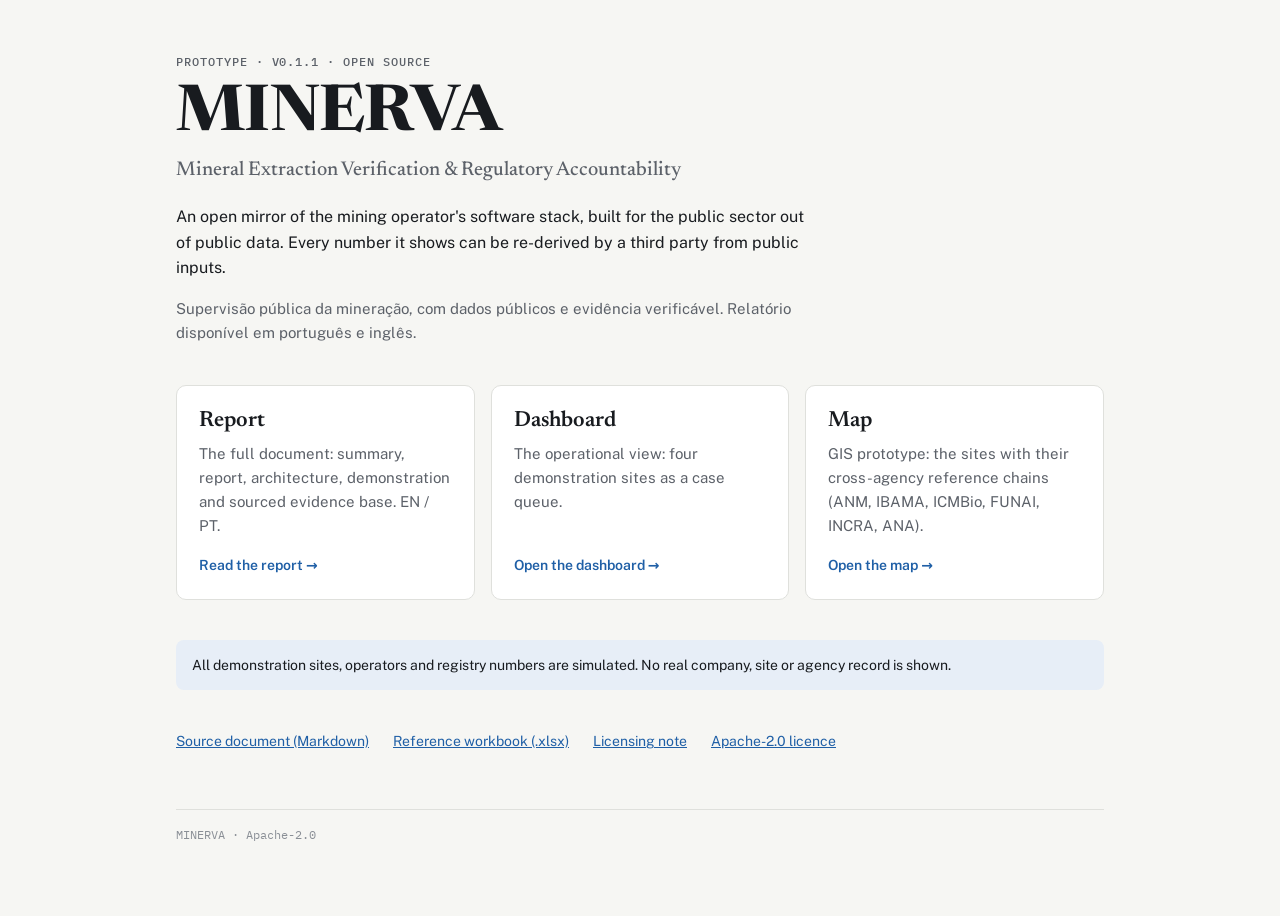
==== index.html @ a5b3a1c4 "Initial import of MINERVA 0.1.1 with GitHub Pages landing page Co-Authored-By: Claude Opus 5.5 <nore" ====
<!doctype html>
<html lang="en">
<head>
<meta charset="utf-8">
<meta name="viewport" content="width=device-width, initial-scale=1">
<title>MINERVA</title>
<meta name="description" content="Mineral Extraction Verification & Regulatory Accountability — open, evidence-grade public oversight of mining from public data.">
<link rel="preconnect" href="https://fonts.googleapis.com">
<link href="https://fonts.googleapis.com/css2?family=Newsreader:wght@500;600;700&family=Public+Sans:wght@400;500;600;700&family=IBM+Plex+Mono:wght@400;500&display=swap" rel="stylesheet">
<style>
  :root{
    --paper:#f6f6f3; --paper-raised:#ffffff; --ink:#181b1f; --muted:#5c6169; --faint:#8a8f96;
    --line:#dfe0dc; --accent:#1f5fa6; --accent-soft:#e7eef7;
  }
  @media (prefers-color-scheme: dark){
    :root:not([data-theme="light"]){
      --paper:#14171b; --paper-raised:#1a1e23; --ink:#eceef0; --muted:#a3a8ae; --faint:#7a7f86;
      --line:#2b3036; --accent:#7fb0e8; --accent-soft:#1d2a3a;
    }
  }
  :root[data-theme="dark"]{
    --paper:#14171b; --paper-raised:#1a1e23; --ink:#eceef0; --muted:#a3a8ae; --faint:#7a7f86;
    --line:#2b3036; --accent:#7fb0e8; --accent-soft:#1d2a3a;
  }
  *{box-sizing:border-box}
  body{margin:0;background:var(--paper);color:var(--ink);
    font:16px/1.6 "Public Sans",system-ui,sans-serif}
  .wrap{max-width:960px;margin:0 auto;padding:56px 16px 72px}
  .eyebrow{font:500 12px/1 "IBM Plex Mono",ui-monospace,monospace;letter-spacing:.08em;
    text-transform:uppercase;color:var(--muted)}
  h1{font:700 clamp(40px,8vw,64px)/1.05 "Newsreader",Georgia,serif;margin:14px 0 8px;letter-spacing:-.01em}
  .expansion{font:500 20px/1.35 "Newsreader",Georgia,serif;color:var(--muted);margin:0 0 20px}
  .lede{max-width:640px;margin:0 0 40px}
  .lede .pt{color:var(--muted);font-size:15px;margin-top:10px}
  .grid{display:grid;grid-template-columns:repeat(auto-fit,minmax(260px,1fr));gap:16px}
  a.card{display:flex;flex-direction:column;gap:8px;padding:22px;border:1px solid var(--line);
    border-radius:10px;background:var(--paper-raised);color:inherit;text-decoration:none;
    transition:border-color .15s,transform .15s}
  a.card:hover,a.card:focus-visible{border-color:var(--accent);transform:translateY(-1px);outline:none}
  .card h2{font:600 22px/1.2 "Newsreader",Georgia,serif;margin:0}
  .card p{margin:0;color:var(--muted);font-size:15px}
  .card .go{margin-top:auto;padding-top:8px;color:var(--accent);font-weight:600;font-size:14px}
  .note{margin-top:40px;padding:14px 16px;border-radius:8px;background:var(--accent-soft);font-size:14px}
  .more{margin-top:40px;display:flex;flex-wrap:wrap;gap:8px 24px;font-size:14px}
  .more a{color:var(--accent)}
  footer{margin-top:56px;padding-top:16px;border-top:1px solid var(--line);color:var(--faint);
    font:400 12px/1.5 "IBM Plex Mono",ui-monospace,monospace}
</style>
</head>
<body>
<main class="wrap">
  <div class="eyebrow">Prototype · v0.1.1 · Open source</div>
  <h1>MINERVA</h1>
  <p class="expansion">Mineral Extraction Verification &amp; Regulatory Accountability</p>
  <div class="lede">
    <p>An open mirror of the mining operator's software stack, built for the public sector out of
    public data. Every number it shows can be re-derived by a third party from public inputs.</p>
    <p class="pt">Supervisão pública da mineração, com dados públicos e evidência verificável.
    Relatório disponível em português e inglês.</p>
  </div>

  <div class="grid">
    <a class="card" href="minerva-report.html">
      <h2>Report</h2>
      <p>The full document: summary, report, architecture, demonstration and sourced evidence base. EN / PT.</p>
      <span class="go">Read the report →</span>
    </a>
    <a class="card" href="minerva-dashboard.html">
      <h2>Dashboard</h2>
      <p>The operational view: four demonstration sites as a case queue.</p>
      <span class="go">Open the dashboard →</span>
    </a>
    <a class="card" href="minerva-map.html">
      <h2>Map</h2>
      <p>GIS prototype: the sites with their cross-agency reference chains (ANM, IBAMA, ICMBio, FUNAI, INCRA, ANA).</p>
      <span class="go">Open the map →</span>
    </a>
  </div>

  <p class="note">All demonstration sites, operators and registry numbers are simulated. No real company,
  site or agency record is shown.</p>

  <nav class="more">
    <a href="docs/00-MINERVA.md">Source document (Markdown)</a>
    <a href="docs/03-catalogues.xlsx">Reference workbook (.xlsx)</a>
    <a href="LICENCE-NOTE.md">Licensing note</a>
    <a href="LICENSE">Apache-2.0 licence</a>
  </nav>

  <footer>MINERVA · Apache-2.0</footer>
</main>
</body>
</html>
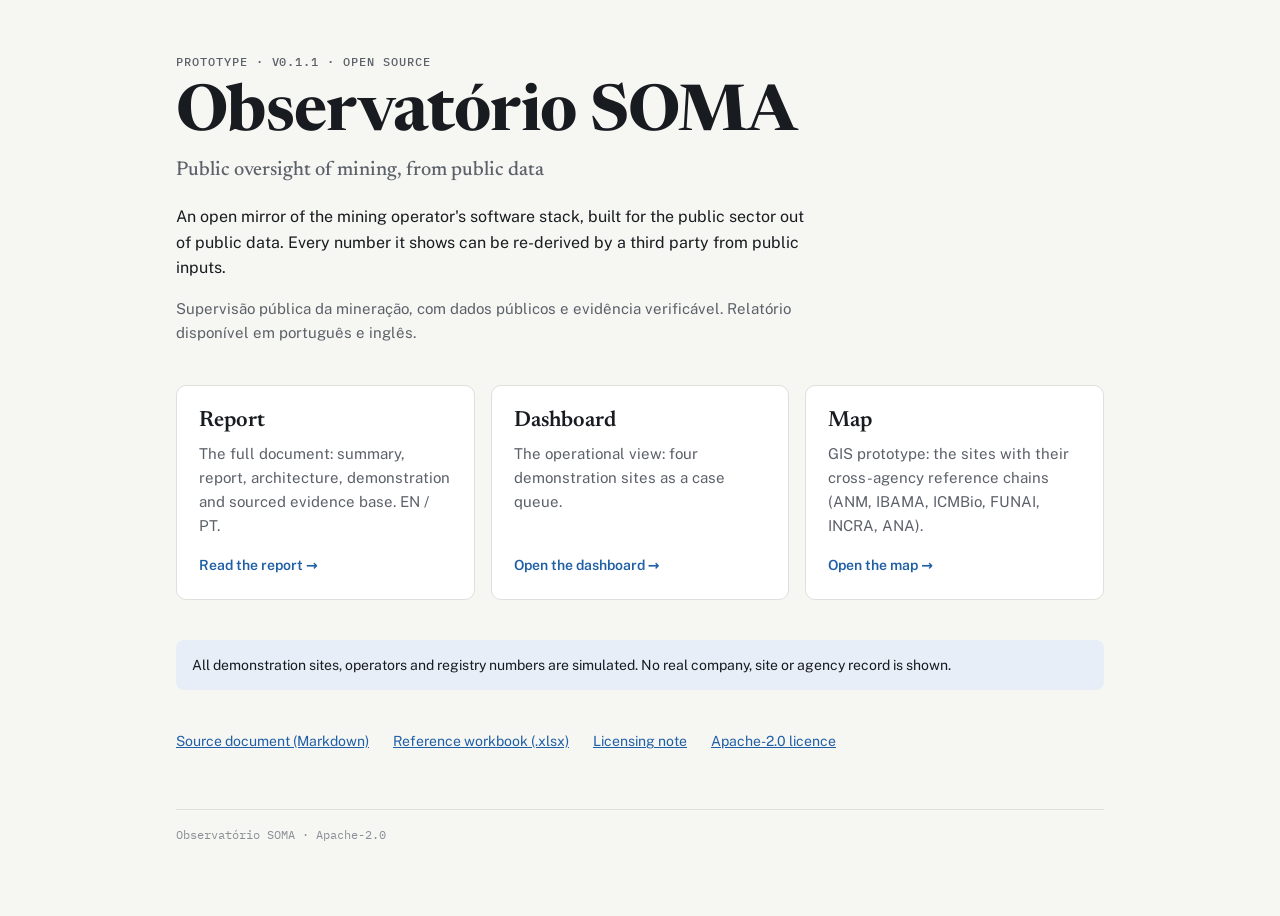
==== commit 754ea2b3: "Rename MINERVA to Observatório SOMA Renames the Python package (src/minerva -> src/soma), the CLI, t" ====
--- a/index.html
+++ b/index.html
@@ -3,7 +3,7 @@
 <head>
 <meta charset="utf-8">
 <meta name="viewport" content="width=device-width, initial-scale=1">
-<title>MINERVA</title>
+<title>Observatório SOMA</title>
 <meta name="description" content="Mineral Extraction Verification & Regulatory Accountability — open, evidence-grade public oversight of mining from public data.">
 <link rel="preconnect" href="https://fonts.googleapis.com">
 <link href="https://fonts.googleapis.com/css2?family=Newsreader:wght@500;600;700&family=Public+Sans:wght@400;500;600;700&family=IBM+Plex+Mono:wght@400;500&display=swap" rel="stylesheet">
@@ -50,8 +50,8 @@
 <body>
 <main class="wrap">
   <div class="eyebrow">Prototype · v0.1.1 · Open source</div>
-  <h1>MINERVA</h1>
-  <p class="expansion">Mineral Extraction Verification &amp; Regulatory Accountability</p>
+  <h1>Observatório SOMA</h1>
+  <p class="expansion">Public oversight of mining, from public data</p>
   <div class="lede">
     <p>An open mirror of the mining operator's software stack, built for the public sector out of
     public data. Every number it shows can be re-derived by a third party from public inputs.</p>
@@ -60,17 +60,17 @@
   </div>
 
   <div class="grid">
-    <a class="card" href="minerva-report.html">
+    <a class="card" href="report.html">
       <h2>Report</h2>
       <p>The full document: summary, report, architecture, demonstration and sourced evidence base. EN / PT.</p>
       <span class="go">Read the report →</span>
     </a>
-    <a class="card" href="minerva-dashboard.html">
+    <a class="card" href="dashboard.html">
       <h2>Dashboard</h2>
       <p>The operational view: four demonstration sites as a case queue.</p>
       <span class="go">Open the dashboard →</span>
     </a>
-    <a class="card" href="minerva-map.html">
+    <a class="card" href="map.html">
       <h2>Map</h2>
       <p>GIS prototype: the sites with their cross-agency reference chains (ANM, IBAMA, ICMBio, FUNAI, INCRA, ANA).</p>
       <span class="go">Open the map →</span>
@@ -81,13 +81,13 @@
   site or agency record is shown.</p>
 
   <nav class="more">
-    <a href="docs/00-MINERVA.md">Source document (Markdown)</a>
+    <a href="docs/00-SOMA.md">Source document (Markdown)</a>
     <a href="docs/03-catalogues.xlsx">Reference workbook (.xlsx)</a>
     <a href="LICENCE-NOTE.md">Licensing note</a>
     <a href="LICENSE">Apache-2.0 licence</a>
   </nav>
 
-  <footer>MINERVA · Apache-2.0</footer>
+  <footer>Observatório SOMA · Apache-2.0</footer>
 </main>
 </body>
 </html>
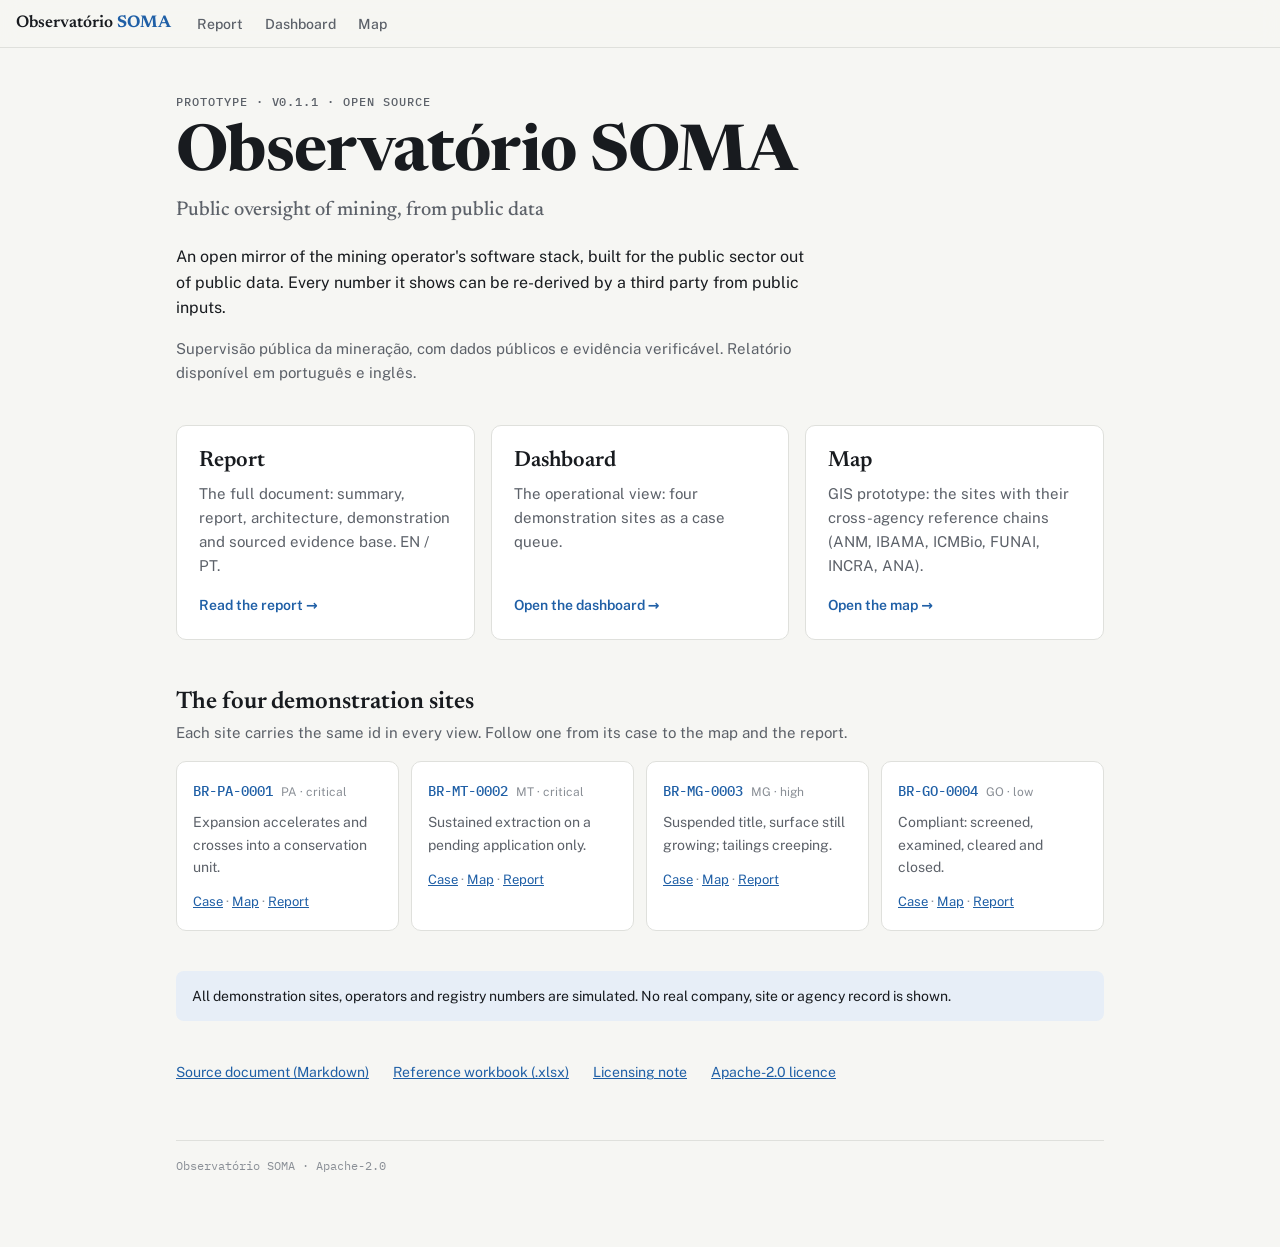
==== commit 38d8aff3: "Link report, dashboard and map by site, with page transitions A shared bar (assets/soma.css, assets/" ====
--- a/index.html
+++ b/index.html
@@ -4,6 +4,8 @@
 <meta charset="utf-8">
 <meta name="viewport" content="width=device-width, initial-scale=1">
 <title>Observatório SOMA</title>
+<link rel="stylesheet" href="assets/soma.css">
+<script src="assets/soma.js"></script>
 <meta name="description" content="Mineral Extraction Verification & Regulatory Accountability — open, evidence-grade public oversight of mining from public data.">
 <link rel="preconnect" href="https://fonts.googleapis.com">
 <link href="https://fonts.googleapis.com/css2?family=Newsreader:wght@500;600;700&family=Public+Sans:wght@400;500;600;700&family=IBM+Plex+Mono:wght@400;500&display=swap" rel="stylesheet">
@@ -25,7 +27,7 @@
   *{box-sizing:border-box}
   body{margin:0;background:var(--paper);color:var(--ink);
     font:16px/1.6 "Public Sans",system-ui,sans-serif}
-  .wrap{max-width:960px;margin:0 auto;padding:56px 16px 72px}
+  .wrap{max-width:960px;margin:0 auto;padding:48px 16px 72px}
   .eyebrow{font:500 12px/1 "IBM Plex Mono",ui-monospace,monospace;letter-spacing:.08em;
     text-transform:uppercase;color:var(--muted)}
   h1{font:700 clamp(40px,8vw,64px)/1.05 "Newsreader",Georgia,serif;margin:14px 0 8px;letter-spacing:-.01em}
@@ -43,6 +45,16 @@
   .note{margin-top:40px;padding:14px 16px;border-radius:8px;background:var(--accent-soft);font-size:14px}
   .more{margin-top:40px;display:flex;flex-wrap:wrap;gap:8px 24px;font-size:14px}
   .more a{color:var(--accent)}
+  .sites{margin-top:48px}
+  .sites h2{font:600 24px/1.2 "Newsreader",Georgia,serif;margin:0 0 4px}
+  .sites>p{color:var(--muted);font-size:15px;margin:0 0 16px}
+  .sites ul{list-style:none;margin:0;padding:0;display:grid;grid-template-columns:repeat(auto-fit,minmax(200px,1fr));gap:12px}
+  .sites li{padding:16px;border:1px solid var(--line);border-radius:10px;background:var(--paper-raised)}
+  .sites .sid{font:500 14px/1 "IBM Plex Mono",ui-monospace,monospace;color:var(--accent);text-decoration:none}
+  .sites .uf{margin-left:8px;font-size:12px;color:var(--faint)}
+  .sites li p{margin:8px 0 10px;font-size:14px;color:var(--muted)}
+  .sites .sx{font-size:13px;color:var(--faint)}
+  .sites .sx a{color:var(--accent)}
   footer{margin-top:56px;padding-top:16px;border-top:1px solid var(--line);color:var(--faint);
     font:400 12px/1.5 "IBM Plex Mono",ui-monospace,monospace}
 </style>
@@ -77,6 +89,33 @@
     </a>
   </div>
 
+  <section class="sites">
+    <h2>The four demonstration sites</h2>
+    <p>Each site carries the same id in every view. Follow one from its case to the map and the report.</p>
+    <ul>
+    <li>
+      <a class="sid" href="dashboard.html#site=BR-PA-0001">BR-PA-0001</a><span class="uf">PA · critical</span>
+      <p>Expansion accelerates and crosses into a conservation unit.</p>
+      <span class="sx"><a href="dashboard.html#site=BR-PA-0001">Case</a> · <a href="map.html#site=BR-PA-0001">Map</a> · <a href="report.html#site=BR-PA-0001">Report</a></span>
+    </li>
+    <li>
+      <a class="sid" href="dashboard.html#site=BR-MT-0002">BR-MT-0002</a><span class="uf">MT · critical</span>
+      <p>Sustained extraction on a pending application only.</p>
+      <span class="sx"><a href="dashboard.html#site=BR-MT-0002">Case</a> · <a href="map.html#site=BR-MT-0002">Map</a> · <a href="report.html#site=BR-MT-0002">Report</a></span>
+    </li>
+    <li>
+      <a class="sid" href="dashboard.html#site=BR-MG-0003">BR-MG-0003</a><span class="uf">MG · high</span>
+      <p>Suspended title, surface still growing; tailings creeping.</p>
+      <span class="sx"><a href="dashboard.html#site=BR-MG-0003">Case</a> · <a href="map.html#site=BR-MG-0003">Map</a> · <a href="report.html#site=BR-MG-0003">Report</a></span>
+    </li>
+    <li>
+      <a class="sid" href="dashboard.html#site=BR-GO-0004">BR-GO-0004</a><span class="uf">GO · low</span>
+      <p>Compliant: screened, examined, cleared and closed.</p>
+      <span class="sx"><a href="dashboard.html#site=BR-GO-0004">Case</a> · <a href="map.html#site=BR-GO-0004">Map</a> · <a href="report.html#site=BR-GO-0004">Report</a></span>
+    </li>
+    </ul>
+  </section>
+
   <p class="note">All demonstration sites, operators and registry numbers are simulated. No real company,
   site or agency record is shown.</p>
 
--- a/assets/soma.css
+++ b/assets/soma.css
@@ -0,0 +1,124 @@
+/* Observatório SOMA — shared navigation bar and page transitions.
+   Loaded by index.html, report.html, dashboard.html and map.html. Pages that are
+   opened on their own (from a USB stick, say) still work without it. */
+
+:root {
+  --soma-bar-h: 48px;
+  --soma-bar-bg: rgba(246, 246, 243, .86);
+  --soma-bar-ink: #181b1f;
+  --soma-bar-muted: #5c6169;
+  --soma-bar-line: #dfe0dc;
+  --soma-bar-accent: #1f5fa6;
+  --soma-bar-accent-soft: #e7eef7;
+}
+@media (prefers-color-scheme: dark) {
+  :root:not([data-theme="light"]) {
+    --soma-bar-bg: rgba(20, 23, 27, .86);
+    --soma-bar-ink: #eceef0;
+    --soma-bar-muted: #a3a8ae;
+    --soma-bar-line: #2b3036;
+    --soma-bar-accent: #7fb0e8;
+    --soma-bar-accent-soft: #1d2a3a;
+  }
+}
+:root[data-theme="dark"] {
+  --soma-bar-bg: rgba(20, 23, 27, .86);
+  --soma-bar-ink: #eceef0;
+  --soma-bar-muted: #a3a8ae;
+  --soma-bar-line: #2b3036;
+  --soma-bar-accent: #7fb0e8;
+  --soma-bar-accent-soft: #1d2a3a;
+}
+
+html { scroll-padding-top: calc(var(--soma-bar-h) + 12px); }
+
+.soma-bar {
+  position: sticky; top: 0; z-index: 1000;
+  height: var(--soma-bar-h);
+  display: flex; align-items: center; gap: 4px;
+  padding: 0 16px;
+  background: var(--soma-bar-bg);
+  -webkit-backdrop-filter: saturate(1.4) blur(10px);
+  backdrop-filter: saturate(1.4) blur(10px);
+  border-bottom: 1px solid var(--soma-bar-line);
+  color: var(--soma-bar-ink);
+  font: 500 14px/1 "Public Sans", system-ui, -apple-system, "Segoe UI", sans-serif;
+  view-transition-name: soma-bar;
+}
+.soma-bar a { color: inherit; text-decoration: none; }
+.soma-bar .soma-brand {
+  font: 600 17px/1 "Newsreader", Georgia, serif;
+  margin-right: 12px; white-space: nowrap;
+}
+.soma-bar .soma-brand b { color: var(--soma-bar-accent); font-weight: 700; }
+.soma-bar nav { display: flex; gap: 2px; overflow-x: auto; scrollbar-width: none; }
+.soma-bar nav::-webkit-scrollbar { display: none; }
+.soma-bar nav a {
+  position: relative; padding: 8px 10px; border-radius: 6px;
+  color: var(--soma-bar-muted); white-space: nowrap;
+  transition: color .15s, background-color .15s;
+}
+.soma-bar nav a:hover { color: var(--soma-bar-ink); background: var(--soma-bar-accent-soft); }
+.soma-bar nav a[aria-current="page"] { color: var(--soma-bar-ink); }
+.soma-bar nav a[aria-current="page"]::after {
+  content: ""; position: absolute; left: 10px; right: 10px; bottom: 2px; height: 2px;
+  border-radius: 2px; background: var(--soma-bar-accent);
+  view-transition-name: soma-tab;
+}
+.soma-bar a:focus-visible { outline: 2px solid var(--soma-bar-accent); outline-offset: 1px; }
+
+.soma-site {
+  margin-left: auto; display: inline-flex; align-items: center; gap: 6px;
+  padding: 5px 10px; border-radius: 999px;
+  border: 1px solid var(--soma-bar-line);
+  font: 500 12px/1 "IBM Plex Mono", ui-monospace, monospace;
+  color: var(--soma-bar-accent); white-space: nowrap;
+  view-transition-name: soma-site;
+}
+.soma-site[hidden] { display: none; }
+.soma-site::before {
+  content: ""; width: 7px; height: 7px; border-radius: 50%; background: currentColor;
+}
+@media (max-width: 560px) {
+  .soma-bar { padding: 0 8px; }
+  .soma-bar .soma-brand { margin-right: 4px; }
+  .soma-bar .soma-brand span { display: none; }
+  .soma-bar nav a { padding: 8px 7px; }
+  .soma-site { padding: 5px 8px; }
+}
+
+/* Links from one view to the same site in the others. */
+.soma-xlinks { display: flex; flex-wrap: wrap; gap: 6px; margin: 8px 0 4px; }
+.soma-xlinks a {
+  display: inline-flex; align-items: center; gap: 5px;
+  padding: 5px 10px; border-radius: 999px;
+  border: 1px solid var(--soma-bar-line);
+  color: var(--soma-bar-accent); text-decoration: none;
+  font: 500 12.5px/1.2 "Public Sans", system-ui, sans-serif;
+  transition: background-color .15s, border-color .15s;
+}
+.soma-xlinks a:hover { background: var(--soma-bar-accent-soft); border-color: var(--soma-bar-accent); }
+
+/* Brief highlight on whatever a cross-link landed on. */
+@keyframes soma-flash {
+  0%   { box-shadow: 0 0 0 0 color-mix(in srgb, var(--soma-bar-accent) 55%, transparent); }
+  100% { box-shadow: 0 0 0 14px transparent; }
+}
+.soma-flash { animation: soma-flash 1.1s ease-out 1; border-radius: 8px; }
+
+/* Page-to-page transitions (cross-document View Transitions). Browsers without
+   support simply navigate; the bar and the site chip stay put while the page
+   underneath cross-fades. */
+@view-transition { navigation: auto; }
+::view-transition-old(root) { animation: soma-out .18s ease-in both; }
+::view-transition-new(root) { animation: soma-in .32s cubic-bezier(.2, .7, .2, 1) both; }
+::view-transition-group(soma-tab),
+::view-transition-group(soma-site) { animation-duration: .32s; animation-timing-function: cubic-bezier(.2, .7, .2, 1); }
+@keyframes soma-out { to { opacity: 0; transform: translateY(-6px); } }
+@keyframes soma-in { from { opacity: 0; transform: translateY(10px); } }
+
+@media (prefers-reduced-motion: reduce) {
+  @view-transition { navigation: none; }
+  .soma-flash { animation: none; outline: 2px solid var(--soma-bar-accent); }
+  .soma-bar nav a, .soma-xlinks a { transition: none; }
+}
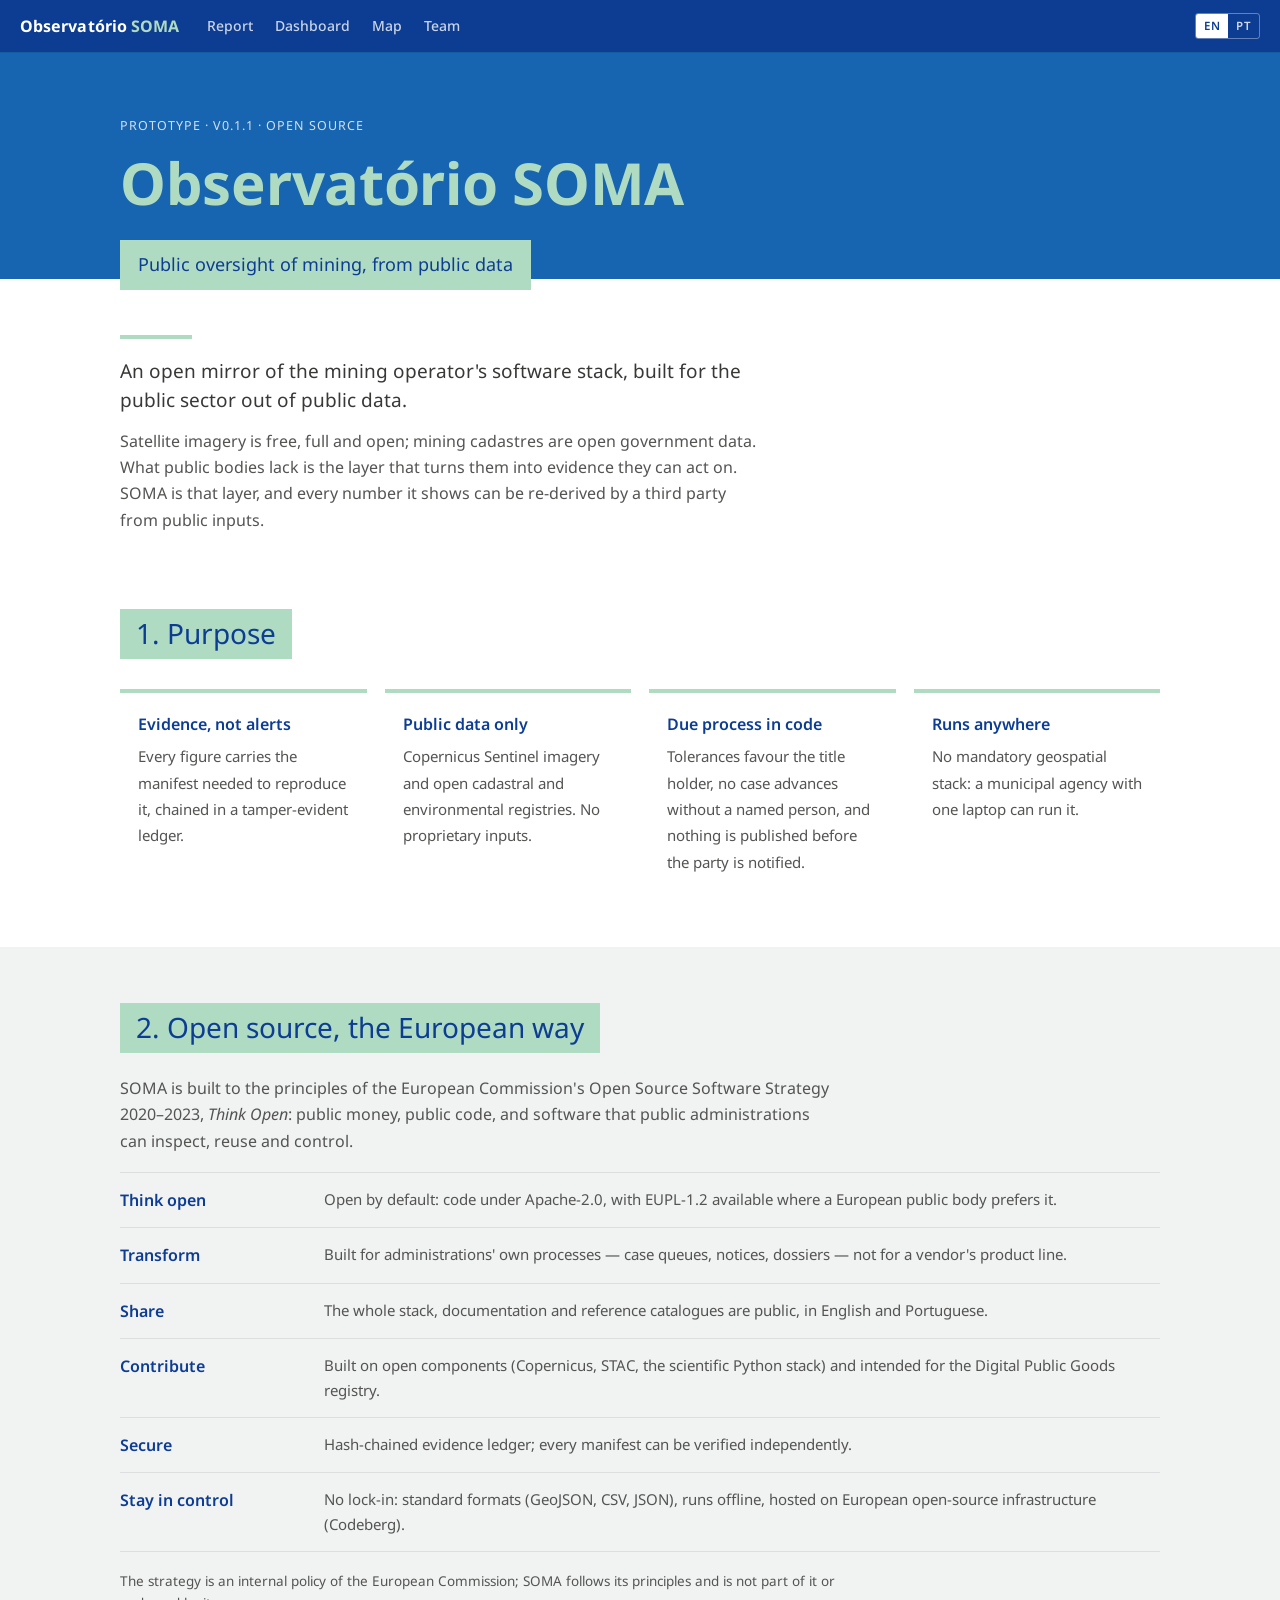
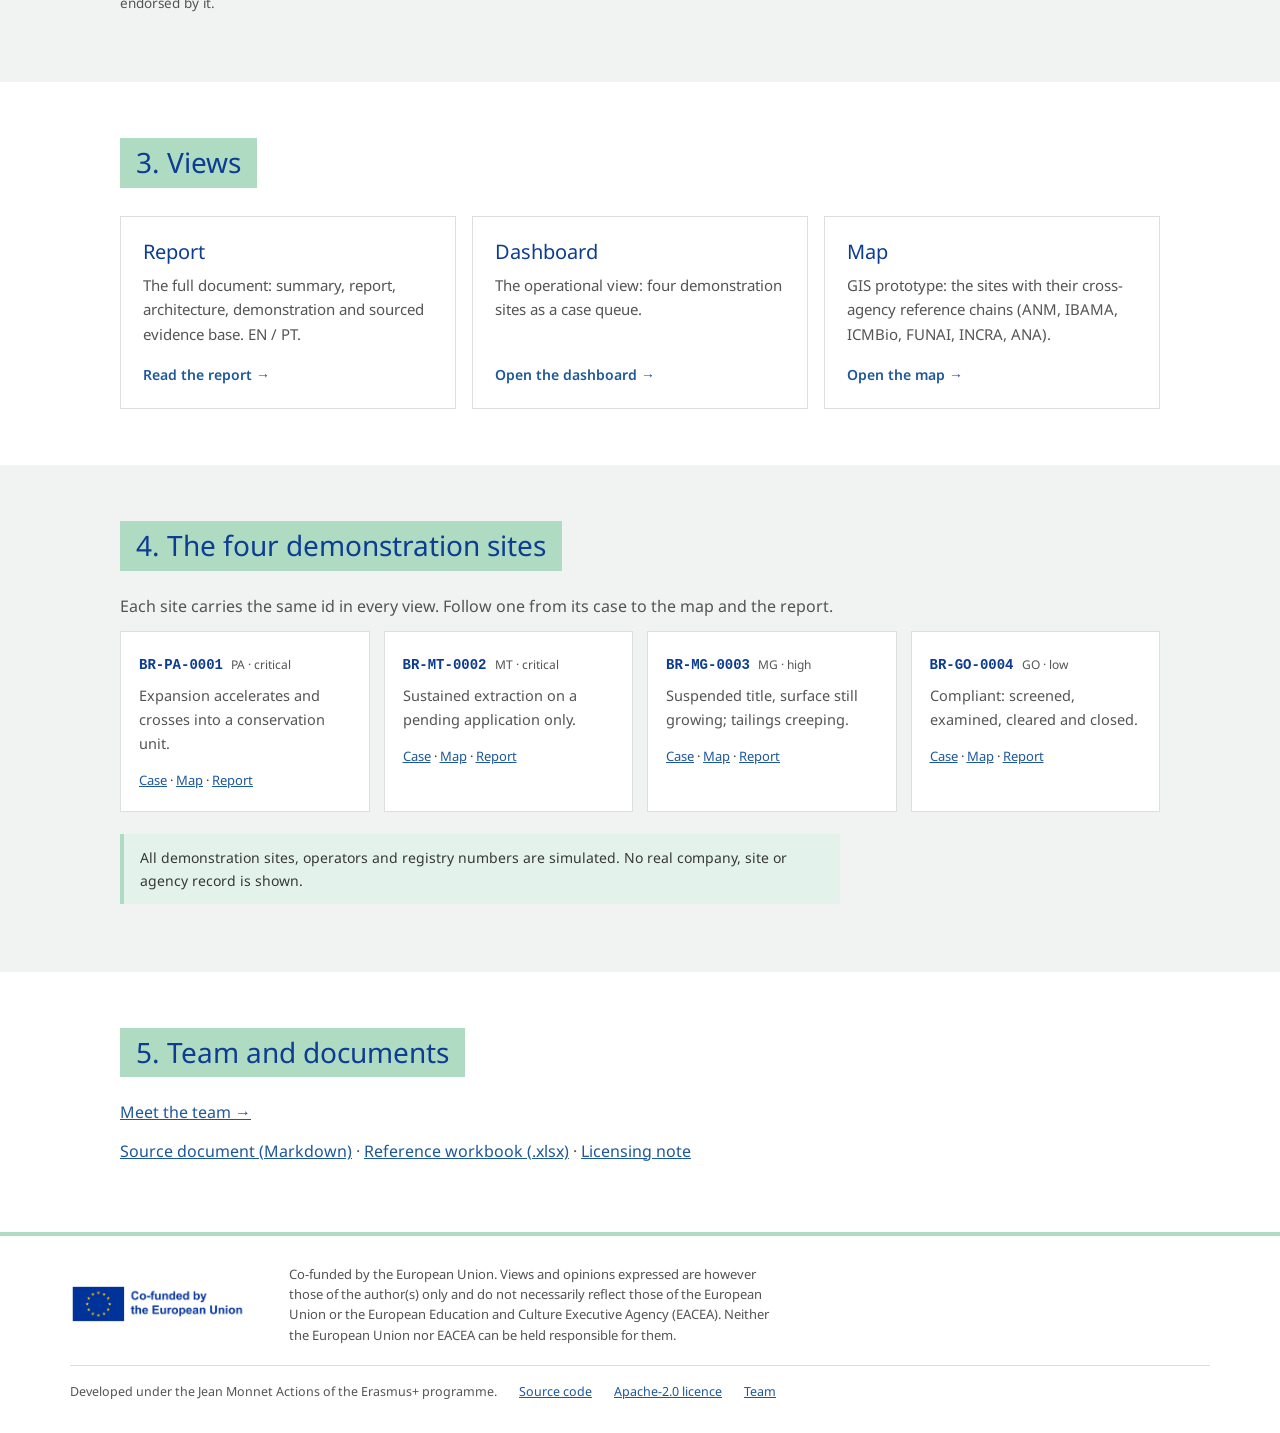
==== commit 0bc001a9: "Apply EU funding visual identity, add team page and EU co-funding footer Restyles every page after t" ====
--- a/index.html
+++ b/index.html
@@ -4,129 +4,220 @@
 <meta charset="utf-8">
 <meta name="viewport" content="width=device-width, initial-scale=1">
 <title>Observatório SOMA</title>
+<meta name="description" content="Observatório SOMA — public oversight of mining from public data. Open source, co-funded by the European Union under the Jean Monnet Actions.">
 <link rel="stylesheet" href="assets/soma.css">
 <script src="assets/soma.js"></script>
-<meta name="description" content="Mineral Extraction Verification & Regulatory Accountability — open, evidence-grade public oversight of mining from public data.">
-<link rel="preconnect" href="https://fonts.googleapis.com">
-<link href="https://fonts.googleapis.com/css2?family=Newsreader:wght@500;600;700&family=Public+Sans:wght@400;500;600;700&family=IBM+Plex+Mono:wght@400;500&display=swap" rel="stylesheet">
 <style>
-  :root{
-    --paper:#f6f6f3; --paper-raised:#ffffff; --ink:#181b1f; --muted:#5c6169; --faint:#8a8f96;
-    --line:#dfe0dc; --accent:#1f5fa6; --accent-soft:#e7eef7;
-  }
-  @media (prefers-color-scheme: dark){
-    :root:not([data-theme="light"]){
-      --paper:#14171b; --paper-raised:#1a1e23; --ink:#eceef0; --muted:#a3a8ae; --faint:#7a7f86;
-      --line:#2b3036; --accent:#7fb0e8; --accent-soft:#1d2a3a;
-    }
-  }
-  :root[data-theme="dark"]{
-    --paper:#14171b; --paper-raised:#1a1e23; --ink:#eceef0; --muted:#a3a8ae; --faint:#7a7f86;
-    --line:#2b3036; --accent:#7fb0e8; --accent-soft:#1d2a3a;
-  }
   *{box-sizing:border-box}
-  body{margin:0;background:var(--paper);color:var(--ink);
-    font:16px/1.6 "Public Sans",system-ui,sans-serif}
-  .wrap{max-width:960px;margin:0 auto;padding:48px 16px 72px}
-  .eyebrow{font:500 12px/1 "IBM Plex Mono",ui-monospace,monospace;letter-spacing:.08em;
-    text-transform:uppercase;color:var(--muted)}
-  h1{font:700 clamp(40px,8vw,64px)/1.05 "Newsreader",Georgia,serif;margin:14px 0 8px;letter-spacing:-.01em}
-  .expansion{font:500 20px/1.35 "Newsreader",Georgia,serif;color:var(--muted);margin:0 0 20px}
-  .lede{max-width:640px;margin:0 0 40px}
-  .lede .pt{color:var(--muted);font-size:15px;margin-top:10px}
-  .grid{display:grid;grid-template-columns:repeat(auto-fit,minmax(260px,1fr));gap:16px}
-  a.card{display:flex;flex-direction:column;gap:8px;padding:22px;border:1px solid var(--line);
-    border-radius:10px;background:var(--paper-raised);color:inherit;text-decoration:none;
-    transition:border-color .15s,transform .15s}
-  a.card:hover,a.card:focus-visible{border-color:var(--accent);transform:translateY(-1px);outline:none}
-  .card h2{font:600 22px/1.2 "Newsreader",Georgia,serif;margin:0}
-  .card p{margin:0;color:var(--muted);font-size:15px}
-  .card .go{margin-top:auto;padding-top:8px;color:var(--accent);font-weight:600;font-size:14px}
-  .note{margin-top:40px;padding:14px 16px;border-radius:8px;background:var(--accent-soft);font-size:14px}
-  .more{margin-top:40px;display:flex;flex-wrap:wrap;gap:8px 24px;font-size:14px}
-  .more a{color:var(--accent)}
-  .sites{margin-top:48px}
-  .sites h2{font:600 24px/1.2 "Newsreader",Georgia,serif;margin:0 0 4px}
-  .sites>p{color:var(--muted);font-size:15px;margin:0 0 16px}
-  .sites ul{list-style:none;margin:0;padding:0;display:grid;grid-template-columns:repeat(auto-fit,minmax(200px,1fr));gap:12px}
-  .sites li{padding:16px;border:1px solid var(--line);border-radius:10px;background:var(--paper-raised)}
-  .sites .sid{font:500 14px/1 "IBM Plex Mono",ui-monospace,monospace;color:var(--accent);text-decoration:none}
-  .sites .uf{margin-left:8px;font-size:12px;color:var(--faint)}
-  .sites li p{margin:8px 0 10px;font-size:14px;color:var(--muted)}
-  .sites .sx{font-size:13px;color:var(--faint)}
-  .sites .sx a{color:var(--accent)}
-  footer{margin-top:56px;padding-top:16px;border-top:1px solid var(--line);color:var(--faint);
-    font:400 12px/1.5 "IBM Plex Mono",ui-monospace,monospace}
+  body{margin:0;background:var(--soma-paper);color:var(--soma-text);
+    font:400 16px/1.65 var(--soma-font)}
+  a{color:var(--soma-link)}
+  .in{max-width:1080px;margin:0 auto;padding:0 20px}
+
+  /* Cover: the blue band, a mint title, the mint subtitle strip */
+  .cover{background:var(--soma-band);color:#fff;padding:64px 0 0}
+  .cover .eyebrow{font-size:12.5px;letter-spacing:.08em;text-transform:uppercase;color:rgba(255,255,255,.8);margin:0}
+  .cover h1{font:700 clamp(36px,6.5vw,58px)/1.1 var(--soma-font);color:var(--soma-mint);margin:14px 0 26px;letter-spacing:-.005em}
+  .cover .strip{display:inline-block;background:var(--soma-mint);color:var(--soma-navy);
+    font-size:clamp(15px,2.2vw,18px);padding:10px 18px;margin:0 0 -22px;position:relative}
+  .lede{padding:56px 20px 8px}
+  .rule{display:block;width:72px;height:4px;background:var(--soma-mint);margin:0 0 18px}
+  .lede p{max-width:640px;margin:0 0 12px;color:var(--soma-text-2)}
+  .lede p.big{font-size:19px;line-height:1.55;color:var(--soma-text)}
+
+  /* Sections: the guidelines' numbered mint label and blue headings */
+  section{padding:56px 0}
+  section.grey{background:var(--soma-grey)}
+  .label{display:inline-block;background:var(--soma-mint);color:var(--soma-navy);
+    font:400 clamp(22px,3.4vw,28px)/1.2 var(--soma-font);padding:8px 16px;margin:0 0 22px}
+  h3{font:400 20px/1.3 var(--soma-font);color:var(--soma-heading);margin:28px 0 8px}
+  section p{max-width:720px;color:var(--soma-text-2);margin:0 0 12px}
+
+  .aims{list-style:none;margin:8px 0 0;padding:0;display:grid;grid-template-columns:repeat(auto-fit,minmax(230px,1fr));gap:18px}
+  .aims li{background:var(--soma-paper);border-top:4px solid var(--soma-mint);padding:18px 18px 16px}
+  .aims b{display:block;color:var(--soma-heading);font-weight:600;margin-bottom:6px}
+  .aims span{color:var(--soma-text-2);font-size:15px}
+
+  .principles{margin:18px 0 0;padding:0;list-style:none;border-top:1px solid var(--soma-line)}
+  .principles li{display:grid;grid-template-columns:180px 1fr;gap:6px 24px;padding:14px 0;border-bottom:1px solid var(--soma-line)}
+  .principles b{color:var(--soma-heading);font-weight:600}
+  .principles span{color:var(--soma-text-2);font-size:15px}
+  @media(max-width:640px){.principles li{grid-template-columns:1fr}}
+  .fine{font-size:13.5px;color:var(--soma-text-2);margin-top:18px}
+
+  .views{display:grid;grid-template-columns:repeat(auto-fit,minmax(250px,1fr));gap:16px;margin-top:6px}
+  a.view{display:flex;flex-direction:column;gap:8px;padding:22px;background:var(--soma-paper);
+    border:1px solid var(--soma-line);color:inherit;text-decoration:none;transition:border-color .15s,transform .15s}
+  a.view:hover,a.view:focus-visible{border-color:var(--soma-navy);transform:translateY(-2px);outline:none}
+  .view h3{margin:0}
+  .view p{margin:0;font-size:15px}
+  .view .go{margin-top:auto;padding-top:8px;color:var(--soma-link);font-weight:600;font-size:14px}
+
+  .sites{list-style:none;margin:0;padding:0;display:grid;grid-template-columns:repeat(auto-fit,minmax(220px,1fr));gap:14px}
+  .sites li{padding:18px;background:var(--soma-paper);border:1px solid var(--soma-line)}
+  .sites .sid{font:600 14px/1 var(--soma-mono);color:var(--soma-heading);text-decoration:none}
+  .sites .uf{margin-left:8px;font-size:12px;color:var(--soma-text-2)}
+  .sites li p{margin:8px 0 10px;font-size:14.5px}
+  .sites .sx{font-size:13px}
+  .note{margin-top:22px;padding:12px 16px;background:var(--soma-mint-soft);border-left:4px solid var(--soma-mint);font-size:14px;color:var(--soma-text)}
+
+  @media (prefers-reduced-motion: reduce){a.view{transition:none}}
 </style>
 </head>
 <body>
-<main class="wrap">
-  <div class="eyebrow">Prototype · v0.1.1 · Open source</div>
-  <h1>Observatório SOMA</h1>
-  <p class="expansion">Public oversight of mining, from public data</p>
-  <div class="lede">
-    <p>An open mirror of the mining operator's software stack, built for the public sector out of
-    public data. Every number it shows can be re-derived by a third party from public inputs.</p>
-    <p class="pt">Supervisão pública da mineração, com dados públicos e evidência verificável.
-    Relatório disponível em português e inglês.</p>
-  </div>
-
-  <div class="grid">
-    <a class="card" href="report.html">
-      <h2>Report</h2>
-      <p>The full document: summary, report, architecture, demonstration and sourced evidence base. EN / PT.</p>
-      <span class="go">Read the report →</span>
-    </a>
-    <a class="card" href="dashboard.html">
-      <h2>Dashboard</h2>
-      <p>The operational view: four demonstration sites as a case queue.</p>
-      <span class="go">Open the dashboard →</span>
-    </a>
-    <a class="card" href="map.html">
-      <h2>Map</h2>
-      <p>GIS prototype: the sites with their cross-agency reference chains (ANM, IBAMA, ICMBio, FUNAI, INCRA, ANA).</p>
-      <span class="go">Open the map →</span>
-    </a>
-  </div>
-
-  <section class="sites">
-    <h2>The four demonstration sites</h2>
-    <p>Each site carries the same id in every view. Follow one from its case to the map and the report.</p>
-    <ul>
-    <li>
-      <a class="sid" href="dashboard.html#site=BR-PA-0001">BR-PA-0001</a><span class="uf">PA · critical</span>
-      <p>Expansion accelerates and crosses into a conservation unit.</p>
-      <span class="sx"><a href="dashboard.html#site=BR-PA-0001">Case</a> · <a href="map.html#site=BR-PA-0001">Map</a> · <a href="report.html#site=BR-PA-0001">Report</a></span>
-    </li>
-    <li>
-      <a class="sid" href="dashboard.html#site=BR-MT-0002">BR-MT-0002</a><span class="uf">MT · critical</span>
-      <p>Sustained extraction on a pending application only.</p>
-      <span class="sx"><a href="dashboard.html#site=BR-MT-0002">Case</a> · <a href="map.html#site=BR-MT-0002">Map</a> · <a href="report.html#site=BR-MT-0002">Report</a></span>
-    </li>
-    <li>
-      <a class="sid" href="dashboard.html#site=BR-MG-0003">BR-MG-0003</a><span class="uf">MG · high</span>
-      <p>Suspended title, surface still growing; tailings creeping.</p>
-      <span class="sx"><a href="dashboard.html#site=BR-MG-0003">Case</a> · <a href="map.html#site=BR-MG-0003">Map</a> · <a href="report.html#site=BR-MG-0003">Report</a></span>
-    </li>
-    <li>
-      <a class="sid" href="dashboard.html#site=BR-GO-0004">BR-GO-0004</a><span class="uf">GO · low</span>
-      <p>Compliant: screened, examined, cleared and closed.</p>
-      <span class="sx"><a href="dashboard.html#site=BR-GO-0004">Case</a> · <a href="map.html#site=BR-GO-0004">Map</a> · <a href="report.html#site=BR-GO-0004">Report</a></span>
-    </li>
+
+<div class="cover">
+  <div class="in">
+    <p class="eyebrow"><span data-lang="en">Prototype · v0.1.1 · Open source</span><span data-lang="pt" hidden>Protótipo · v0.1.1 · Código aberto</span></p>
+    <h1>Observatório SOMA</h1>
+    <div class="strip"><span data-lang="en">Public oversight of mining, from public data</span><span data-lang="pt" hidden>Supervisão pública da mineração, a partir de dados públicos</span></div>
+  </div>
+</div>
+
+<div class="in lede">
+  <span class="rule"></span>
+  <div data-lang="en">
+    <p class="big">An open mirror of the mining operator's software stack, built for the public sector
+    out of public data.</p>
+    <p>Satellite imagery is free, full and open; mining cadastres are open government data. What
+    public bodies lack is the layer that turns them into evidence they can act on. SOMA is that
+    layer, and every number it shows can be re-derived by a third party from public inputs.</p>
+  </div>
+  <div data-lang="pt" hidden>
+    <p class="big">Um espelho aberto do software das mineradoras, construído para o setor público
+    a partir de dados públicos.</p>
+    <p>As imagens de satélite são livres e abertas; os cadastros minerários são dados abertos de
+    governo. O que falta aos órgãos públicos é a camada que transforma esses dados em evidência
+    utilizável. O SOMA é essa camada, e todo número que ele exibe pode ser rederivado por um
+    terceiro a partir de insumos públicos.</p>
+  </div>
+</div>
+
+<section>
+  <div class="in">
+    <h2 class="label"><span data-lang="en">1. Purpose</span><span data-lang="pt" hidden>1. Intenções</span></h2>
+    <ul class="aims" data-lang="en">
+      <li><b>Evidence, not alerts</b><span>Every figure carries the manifest needed to reproduce it, chained in a tamper-evident ledger.</span></li>
+      <li><b>Public data only</b><span>Copernicus Sentinel imagery and open cadastral and environmental registries. No proprietary inputs.</span></li>
+      <li><b>Due process in code</b><span>Tolerances favour the title holder, no case advances without a named person, and nothing is published before the party is notified.</span></li>
+      <li><b>Runs anywhere</b><span>No mandatory geospatial stack: a municipal agency with one laptop can run it.</span></li>
     </ul>
-  </section>
-
-  <p class="note">All demonstration sites, operators and registry numbers are simulated. No real company,
-  site or agency record is shown.</p>
-
-  <nav class="more">
-    <a href="docs/00-SOMA.md">Source document (Markdown)</a>
-    <a href="docs/03-catalogues.xlsx">Reference workbook (.xlsx)</a>
-    <a href="LICENCE-NOTE.md">Licensing note</a>
-    <a href="LICENSE">Apache-2.0 licence</a>
-  </nav>
-
-  <footer>Observatório SOMA · Apache-2.0</footer>
-</main>
+    <ul class="aims" data-lang="pt" hidden>
+      <li><b>Evidência, não alerta</b><span>Cada número traz o manifesto necessário para reproduzi-lo, encadeado num registro à prova de adulteração.</span></li>
+      <li><b>Só dados públicos</b><span>Imagens Copernicus Sentinel e registros cadastrais e ambientais abertos. Nenhum insumo proprietário.</span></li>
+      <li><b>Devido processo no código</b><span>As tolerâncias favorecem o titular, nenhum caso avança sem uma pessoa nomeada e nada é publicado antes da notificação da parte.</span></li>
+      <li><b>Roda em qualquer lugar</b><span>Sem dependências geoespaciais obrigatórias: uma secretaria municipal com um notebook consegue rodar.</span></li>
+    </ul>
+  </div>
+</section>
+
+<section class="grey">
+  <div class="in">
+    <h2 class="label"><span data-lang="en">2. Open source, the European way</span><span data-lang="pt" hidden>2. Código aberto, à europeia</span></h2>
+    <div data-lang="en">
+      <p>SOMA is built to the principles of the European Commission's Open Source Software Strategy
+      2020–2023, <em>Think Open</em>: public money, public code, and software that public administrations
+      can inspect, reuse and control.</p>
+      <ul class="principles">
+        <li><b>Think open</b><span>Open by default: code under Apache-2.0, with EUPL-1.2 available where a European public body prefers it.</span></li>
+        <li><b>Transform</b><span>Built for administrations' own processes — case queues, notices, dossiers — not for a vendor's product line.</span></li>
+        <li><b>Share</b><span>The whole stack, documentation and reference catalogues are public, in English and Portuguese.</span></li>
+        <li><b>Contribute</b><span>Built on open components (Copernicus, STAC, the scientific Python stack) and intended for the Digital Public Goods registry.</span></li>
+        <li><b>Secure</b><span>Hash-chained evidence ledger; every manifest can be verified independently.</span></li>
+        <li><b>Stay in control</b><span>No lock-in: standard formats (GeoJSON, CSV, JSON), runs offline, hosted on European open-source infrastructure (Codeberg).</span></li>
+      </ul>
+    </div>
+    <div data-lang="pt" hidden>
+      <p>O SOMA segue os princípios da Estratégia de Software de Código Aberto da Comissão Europeia
+      2020–2023, <em>Think Open</em>: dinheiro público, código público, e software que as
+      administrações públicas podem inspecionar, reutilizar e controlar.</p>
+      <ul class="principles">
+        <li><b>Pensar aberto</b><span>Aberto por padrão: código sob Apache-2.0, com EUPL-1.2 disponível quando um órgão público europeu preferir.</span></li>
+        <li><b>Transformar</b><span>Feito para os processos das próprias administrações — fila de casos, notificações, dossiês — e não para a linha de produtos de um fornecedor.</span></li>
+        <li><b>Compartilhar</b><span>Todo o código, a documentação e os catálogos de referência são públicos, em português e inglês.</span></li>
+        <li><b>Contribuir</b><span>Construído sobre componentes abertos (Copernicus, STAC, o ecossistema científico em Python) e pensado para o registro de Bens Públicos Digitais.</span></li>
+        <li><b>Segurança</b><span>Registro de evidências encadeado por hashes; cada manifesto pode ser verificado de forma independente.</span></li>
+        <li><b>Manter o controle</b><span>Sem dependência de fornecedor: formatos abertos (GeoJSON, CSV, JSON), funciona sem internet e é hospedado em infraestrutura europeia de código aberto (Codeberg).</span></li>
+      </ul>
+    </div>
+    <p class="fine" data-lang="en">The strategy is an internal policy of the European Commission; SOMA follows its principles and is not part of it or endorsed by it.</p>
+    <p class="fine" data-lang="pt" hidden>A estratégia é uma política interna da Comissão Europeia; o SOMA segue os seus princípios, sem fazer parte dela nem ter o seu aval.</p>
+  </div>
+</section>
+
+<section>
+  <div class="in">
+    <h2 class="label"><span data-lang="en">3. Views</span><span data-lang="pt" hidden>3. Vistas</span></h2>
+    <div class="views">
+      <a class="view" href="report.html">
+        <h3><span data-lang="en">Report</span><span data-lang="pt" hidden>Relatório</span></h3>
+        <p data-lang="en">The full document: summary, report, architecture, demonstration and sourced evidence base. EN / PT.</p>
+        <p data-lang="pt" hidden>O documento completo: sumário, relatório, arquitetura, demonstração e base de evidências. PT / EN.</p>
+        <span class="go"><span data-lang="en">Read the report →</span><span data-lang="pt" hidden>Ler o relatório →</span></span>
+      </a>
+      <a class="view" href="dashboard.html">
+        <h3><span data-lang="en">Dashboard</span><span data-lang="pt" hidden>Painel</span></h3>
+        <p data-lang="en">The operational view: four demonstration sites as a case queue.</p>
+        <p data-lang="pt" hidden>A vista operacional: os quatro sites de demonstração como fila de casos.</p>
+        <span class="go"><span data-lang="en">Open the dashboard →</span><span data-lang="pt" hidden>Abrir o painel →</span></span>
+      </a>
+      <a class="view" href="map.html">
+        <h3><span data-lang="en">Map</span><span data-lang="pt" hidden>Mapa</span></h3>
+        <p data-lang="en">GIS prototype: the sites with their cross-agency reference chains (ANM, IBAMA, ICMBio, FUNAI, INCRA, ANA).</p>
+        <p data-lang="pt" hidden>Protótipo de SIG: os sites com a cadeia de referências entre órgãos (ANM, IBAMA, ICMBio, FUNAI, INCRA, ANA).</p>
+        <span class="go"><span data-lang="en">Open the map →</span><span data-lang="pt" hidden>Abrir o mapa →</span></span>
+      </a>
+    </div>
+  </div>
+</section>
+
+<section class="grey">
+  <div class="in">
+    <h2 class="label"><span data-lang="en">4. The four demonstration sites</span><span data-lang="pt" hidden>4. Os quatro sites de demonstração</span></h2>
+    <p data-lang="en">Each site carries the same id in every view. Follow one from its case to the map and the report.</p>
+    <p data-lang="pt" hidden>Cada site tem o mesmo código em todas as vistas. Siga um deles do caso ao mapa e ao relatório.</p>
+    <ul class="sites">
+      <li>
+        <a class="sid" href="dashboard.html#site=BR-PA-0001">BR-PA-0001</a><span class="uf">PA · critical</span>
+        <p data-lang="en">Expansion accelerates and crosses into a conservation unit.</p>
+        <p data-lang="pt" hidden>A expansão acelera e entra numa unidade de conservação.</p>
+        <span class="sx"><a href="dashboard.html#site=BR-PA-0001"><span data-lang="en">Case</span><span data-lang="pt" hidden>Caso</span></a> · <a href="map.html#site=BR-PA-0001"><span data-lang="en">Map</span><span data-lang="pt" hidden>Mapa</span></a> · <a href="report.html#site=BR-PA-0001"><span data-lang="en">Report</span><span data-lang="pt" hidden>Relatório</span></a></span>
+      </li>
+      <li>
+        <a class="sid" href="dashboard.html#site=BR-MT-0002">BR-MT-0002</a><span class="uf">MT · critical</span>
+        <p data-lang="en">Sustained extraction on a pending application only.</p>
+        <p data-lang="pt" hidden>Extração contínua com apenas um requerimento pendente.</p>
+        <span class="sx"><a href="dashboard.html#site=BR-MT-0002"><span data-lang="en">Case</span><span data-lang="pt" hidden>Caso</span></a> · <a href="map.html#site=BR-MT-0002"><span data-lang="en">Map</span><span data-lang="pt" hidden>Mapa</span></a> · <a href="report.html#site=BR-MT-0002"><span data-lang="en">Report</span><span data-lang="pt" hidden>Relatório</span></a></span>
+      </li>
+      <li>
+        <a class="sid" href="dashboard.html#site=BR-MG-0003">BR-MG-0003</a><span class="uf">MG · high</span>
+        <p data-lang="en">Suspended title, surface still growing; tailings creeping.</p>
+        <p data-lang="pt" hidden>Título suspenso, área ainda crescendo; barragem de rejeitos com deslocamento lento.</p>
+        <span class="sx"><a href="dashboard.html#site=BR-MG-0003"><span data-lang="en">Case</span><span data-lang="pt" hidden>Caso</span></a> · <a href="map.html#site=BR-MG-0003"><span data-lang="en">Map</span><span data-lang="pt" hidden>Mapa</span></a> · <a href="report.html#site=BR-MG-0003"><span data-lang="en">Report</span><span data-lang="pt" hidden>Relatório</span></a></span>
+      </li>
+      <li>
+        <a class="sid" href="dashboard.html#site=BR-GO-0004">BR-GO-0004</a><span class="uf">GO · low</span>
+        <p data-lang="en">Compliant: screened, examined, cleared and closed.</p>
+        <p data-lang="pt" hidden>Regular: triado, examinado, liberado e arquivado.</p>
+        <span class="sx"><a href="dashboard.html#site=BR-GO-0004"><span data-lang="en">Case</span><span data-lang="pt" hidden>Caso</span></a> · <a href="map.html#site=BR-GO-0004"><span data-lang="en">Map</span><span data-lang="pt" hidden>Mapa</span></a> · <a href="report.html#site=BR-GO-0004"><span data-lang="en">Report</span><span data-lang="pt" hidden>Relatório</span></a></span>
+      </li>
+    </ul>
+    <p class="note" data-lang="en">All demonstration sites, operators and registry numbers are simulated. No real company, site or agency record is shown.</p>
+    <p class="note" data-lang="pt" hidden>Todos os sites, operadores e números de registro da demonstração são simulados. Nenhuma empresa, local ou registro oficial real é mostrado.</p>
+  </div>
+</section>
+
+<section>
+  <div class="in">
+    <h2 class="label"><span data-lang="en">5. Team and documents</span><span data-lang="pt" hidden>5. Equipe e documentos</span></h2>
+    <p><a href="team.html"><span data-lang="en">Meet the team →</span><span data-lang="pt" hidden>Conheça a equipe →</span></a></p>
+    <p>
+      <a href="docs/00-SOMA.md"><span data-lang="en">Source document (Markdown)</span><span data-lang="pt" hidden>Documento-fonte (Markdown)</span></a> ·
+      <a href="docs/03-catalogues.xlsx"><span data-lang="en">Reference workbook (.xlsx)</span><span data-lang="pt" hidden>Planilha de referência (.xlsx)</span></a> ·
+      <a href="LICENCE-NOTE.md"><span data-lang="en">Licensing note</span><span data-lang="pt" hidden>Nota de licenciamento</span></a>
+    </p>
+  </div>
+</section>
+
 </body>
 </html>
--- a/assets/soma.css
+++ b/assets/soma.css
@@ -1,114 +1,178 @@
-/* Observatório SOMA — shared navigation bar and page transitions.
-   Loaded by index.html, report.html, dashboard.html and map.html. Pages that are
-   opened on their own (from a USB stick, say) still work without it. */
+/* Observatório SOMA — shared identity: navigation bar, EU funding footer and page
+   transitions. Loaded by every page. The visual language follows the European
+   Commission's operational guidelines for recipients of EU funding (2021-2027):
+   Noto Sans, deep blue headings, a blue cover band and mint labels and rules.
+   Pages opened on their own (from a USB stick, say) still work without it. */
+
+@import url("https://fonts.googleapis.com/css2?family=Noto+Sans:ital,wght@0,400;0,500;0,600;0,700;1,400&display=swap");
 
 :root {
-  --soma-bar-h: 48px;
-  --soma-bar-bg: rgba(246, 246, 243, .86);
-  --soma-bar-ink: #181b1f;
-  --soma-bar-muted: #5c6169;
-  --soma-bar-line: #dfe0dc;
-  --soma-bar-accent: #1f5fa6;
-  --soma-bar-accent-soft: #e7eef7;
+  --soma-bar-h: 52px;
+
+  /* Palette taken from the guidelines document */
+  --soma-eu-blue: #003399;      /* EU corporate blue (emblem) */
+  --soma-eu-yellow: #ffcc00;    /* EU yellow (emblem stars) */
+  --soma-navy: #0d3d92;         /* headings and running header */
+  --soma-band: #1765b1;         /* cover band */
+  --soma-band-deep: #074da1;
+  --soma-mint: #aedbc2;         /* labels and rules */
+  --soma-mint-soft: #e3f2ea;
+  --soma-grey: #f1f2f2;         /* section background */
+  --soma-text: #383837;
+  --soma-text-2: #545453;
+  --soma-link: #1d589b;
+
+  --soma-paper: #ffffff;
+  --soma-line: #dcdedf;
+  --soma-heading: var(--soma-navy);
+  --soma-accent: var(--soma-navy);
+  --soma-accent-soft: #e6edf7;
+  --soma-font: "Noto Sans", Arial, "Helvetica Neue", sans-serif;
+  --soma-mono: "IBM Plex Mono", ui-monospace, "Cascadia Mono", Consolas, monospace;
 }
 @media (prefers-color-scheme: dark) {
   :root:not([data-theme="light"]) {
-    --soma-bar-bg: rgba(20, 23, 27, .86);
-    --soma-bar-ink: #eceef0;
-    --soma-bar-muted: #a3a8ae;
-    --soma-bar-line: #2b3036;
-    --soma-bar-accent: #7fb0e8;
-    --soma-bar-accent-soft: #1d2a3a;
+    --soma-paper: #10151c;
+    --soma-grey: #161c25;
+    --soma-line: #2a323d;
+    --soma-text: #e3e6ea;
+    --soma-text-2: #b3b9c1;
+    --soma-heading: #b7cdf0;
+    --soma-accent: #9dbcf0;
+    --soma-accent-soft: #1b2738;
+    --soma-link: #9dbcf0;
+    --soma-mint-soft: #18302a;
   }
 }
 :root[data-theme="dark"] {
-  --soma-bar-bg: rgba(20, 23, 27, .86);
-  --soma-bar-ink: #eceef0;
-  --soma-bar-muted: #a3a8ae;
-  --soma-bar-line: #2b3036;
-  --soma-bar-accent: #7fb0e8;
-  --soma-bar-accent-soft: #1d2a3a;
+  --soma-paper: #10151c;
+  --soma-grey: #161c25;
+  --soma-line: #2a323d;
+  --soma-text: #e3e6ea;
+  --soma-text-2: #b3b9c1;
+  --soma-heading: #b7cdf0;
+  --soma-accent: #9dbcf0;
+  --soma-accent-soft: #1b2738;
+  --soma-link: #9dbcf0;
+  --soma-mint-soft: #18302a;
 }
 
 html { scroll-padding-top: calc(var(--soma-bar-h) + 12px); }
 
+/* ---------- navigation bar: the blue band of the guidelines' cover ---------- */
 .soma-bar {
   position: sticky; top: 0; z-index: 1000;
   height: var(--soma-bar-h);
   display: flex; align-items: center; gap: 4px;
-  padding: 0 16px;
-  background: var(--soma-bar-bg);
-  -webkit-backdrop-filter: saturate(1.4) blur(10px);
-  backdrop-filter: saturate(1.4) blur(10px);
-  border-bottom: 1px solid var(--soma-bar-line);
-  color: var(--soma-bar-ink);
-  font: 500 14px/1 "Public Sans", system-ui, -apple-system, "Segoe UI", sans-serif;
+  padding: 0 20px;
+  background: var(--soma-navy);
+  color: #ffffff;
+  font: 500 14px/1 var(--soma-font);
+  box-shadow: 0 1px 0 rgba(0, 0, 0, .08);
   view-transition-name: soma-bar;
 }
 .soma-bar a { color: inherit; text-decoration: none; }
 .soma-bar .soma-brand {
-  font: 600 17px/1 "Newsreader", Georgia, serif;
-  margin-right: 12px; white-space: nowrap;
+  font: 700 16px/1 var(--soma-font);
+  margin-right: 14px; white-space: nowrap; letter-spacing: .005em;
 }
-.soma-bar .soma-brand b { color: var(--soma-bar-accent); font-weight: 700; }
+.soma-bar .soma-brand b { color: var(--soma-mint); font-weight: 700; }
 .soma-bar nav { display: flex; gap: 2px; overflow-x: auto; scrollbar-width: none; }
 .soma-bar nav::-webkit-scrollbar { display: none; }
 .soma-bar nav a {
-  position: relative; padding: 8px 10px; border-radius: 6px;
-  color: var(--soma-bar-muted); white-space: nowrap;
+  position: relative; padding: 9px 10px; border-radius: 4px;
+  color: rgba(255, 255, 255, .78); white-space: nowrap;
   transition: color .15s, background-color .15s;
 }
-.soma-bar nav a:hover { color: var(--soma-bar-ink); background: var(--soma-bar-accent-soft); }
-.soma-bar nav a[aria-current="page"] { color: var(--soma-bar-ink); }
+.soma-bar nav a:hover { color: #ffffff; background: rgba(255, 255, 255, .1); }
+.soma-bar nav a[aria-current="page"] { color: #ffffff; }
 .soma-bar nav a[aria-current="page"]::after {
-  content: ""; position: absolute; left: 10px; right: 10px; bottom: 2px; height: 2px;
-  border-radius: 2px; background: var(--soma-bar-accent);
+  content: ""; position: absolute; left: 10px; right: 10px; bottom: 1px; height: 3px;
+  background: var(--soma-mint);
   view-transition-name: soma-tab;
 }
-.soma-bar a:focus-visible { outline: 2px solid var(--soma-bar-accent); outline-offset: 1px; }
-
+.soma-bar a:focus-visible, .soma-bar button:focus-visible {
+  outline: 2px solid var(--soma-mint); outline-offset: 1px;
+}
+.soma-tools { margin-left: auto; display: flex; align-items: center; gap: 8px; }
 .soma-site {
-  margin-left: auto; display: inline-flex; align-items: center; gap: 6px;
-  padding: 5px 10px; border-radius: 999px;
-  border: 1px solid var(--soma-bar-line);
-  font: 500 12px/1 "IBM Plex Mono", ui-monospace, monospace;
-  color: var(--soma-bar-accent); white-space: nowrap;
+  display: inline-flex; align-items: center; gap: 6px;
+  padding: 5px 10px; border-radius: 3px;
+  background: var(--soma-mint); color: var(--soma-navy);
+  font: 600 12px/1 var(--soma-mono); white-space: nowrap;
   view-transition-name: soma-site;
 }
 .soma-site[hidden] { display: none; }
-.soma-site::before {
-  content: ""; width: 7px; height: 7px; border-radius: 50%; background: currentColor;
+.soma-lang {
+  display: inline-flex; border: 1px solid rgba(255, 255, 255, .35); border-radius: 3px; overflow: hidden;
 }
-@media (max-width: 560px) {
-  .soma-bar { padding: 0 8px; }
+.soma-lang button {
+  font: 600 11.5px/1 var(--soma-font); letter-spacing: .04em;
+  padding: 6px 8px; border: 0; background: transparent; color: rgba(255, 255, 255, .8); cursor: pointer;
+}
+.soma-lang button[aria-pressed="true"] { background: #ffffff; color: var(--soma-navy); }
+@media (max-width: 600px) {
+  .soma-bar { padding: 0 8px; gap: 2px; }
   .soma-bar .soma-brand { margin-right: 4px; }
   .soma-bar .soma-brand span { display: none; }
-  .soma-bar nav a { padding: 8px 7px; }
-  .soma-site { padding: 5px 8px; }
+  .soma-bar nav a { padding: 9px 6px; font-size: 13px; }
+  .soma-site { display: none; }
+  .soma-lang button { padding: 6px 6px; }
 }
 
-/* Links from one view to the same site in the others. */
+/* ---------- bilingual blocks (index, team, footer) ---------- */
+[data-lang][hidden] { display: none !important; }
+
+/* ---------- links from one view to the same site in the others ---------- */
 .soma-xlinks { display: flex; flex-wrap: wrap; gap: 6px; margin: 8px 0 4px; }
 .soma-xlinks a {
   display: inline-flex; align-items: center; gap: 5px;
-  padding: 5px 10px; border-radius: 999px;
-  border: 1px solid var(--soma-bar-line);
-  color: var(--soma-bar-accent); text-decoration: none;
-  font: 500 12.5px/1.2 "Public Sans", system-ui, sans-serif;
+  padding: 5px 10px; border-radius: 3px;
+  border: 1px solid var(--soma-line);
+  color: var(--soma-accent); text-decoration: none;
+  font: 500 12.5px/1.2 var(--soma-font);
   transition: background-color .15s, border-color .15s;
 }
-.soma-xlinks a:hover { background: var(--soma-bar-accent-soft); border-color: var(--soma-bar-accent); }
+.soma-xlinks a:hover { background: var(--soma-mint-soft); border-color: var(--soma-mint); }
 
-/* Brief highlight on whatever a cross-link landed on. */
 @keyframes soma-flash {
-  0%   { box-shadow: 0 0 0 0 color-mix(in srgb, var(--soma-bar-accent) 55%, transparent); }
-  100% { box-shadow: 0 0 0 14px transparent; }
+  0%   { box-shadow: 0 0 0 0 rgba(174, 219, 194, .9); }
+  100% { box-shadow: 0 0 0 14px rgba(174, 219, 194, 0); }
 }
-.soma-flash { animation: soma-flash 1.1s ease-out 1; border-radius: 8px; }
+.soma-flash { animation: soma-flash 1.1s ease-out 1; border-radius: 6px; }
 
-/* Page-to-page transitions (cross-document View Transitions). Browsers without
-   support simply navigate; the bar and the site chip stay put while the page
-   underneath cross-fades. */
+/* ---------- EU funding footer ----------
+   Emblem and funding statement are the official files, unmodified, kept clear of
+   the SOMA mark and shown at least 1 cm high (here 56 px). */
+.soma-foot {
+  background: var(--soma-paper); color: var(--soma-text-2);
+  border-top: 4px solid var(--soma-mint);
+  font: 400 13px/1.55 var(--soma-font);
+}
+.soma-foot-in {
+  max-width: 1180px; margin: 0 auto; padding: 28px 20px 32px;
+  display: grid; grid-template-columns: auto 1fr; gap: 20px 40px; align-items: center;
+}
+.soma-emblem { display: block; height: 56px; width: auto; padding: 8px 0; }
+.soma-emblem.neg { display: none; }
+@media (prefers-color-scheme: dark) {
+  :root:not([data-theme="light"]) .soma-emblem.pos { display: none; }
+  :root:not([data-theme="light"]) .soma-emblem.neg { display: block; }
+}
+:root[data-theme="dark"] .soma-emblem.pos { display: none; }
+:root[data-theme="dark"] .soma-emblem.neg { display: block; }
+.soma-foot p { margin: 0; max-width: 70ch; }
+.soma-foot-meta {
+  grid-column: 1 / -1; display: flex; flex-wrap: wrap; gap: 6px 22px;
+  padding-top: 16px; border-top: 1px solid var(--soma-line); font-size: 12.5px;
+}
+.soma-foot-meta a { color: var(--soma-link); }
+@media (max-width: 700px) {
+  .soma-foot-in { grid-template-columns: 1fr; gap: 14px; padding: 24px 16px 28px; }
+  .soma-emblem { height: 48px; }
+}
+
+/* ---------- page-to-page transitions (cross-document View Transitions) ---------- */
 @view-transition { navigation: auto; }
 ::view-transition-old(root) { animation: soma-out .18s ease-in both; }
 ::view-transition-new(root) { animation: soma-in .32s cubic-bezier(.2, .7, .2, 1) both; }
@@ -119,6 +183,6 @@
 
 @media (prefers-reduced-motion: reduce) {
   @view-transition { navigation: none; }
-  .soma-flash { animation: none; outline: 2px solid var(--soma-bar-accent); }
+  .soma-flash { animation: none; outline: 2px solid var(--soma-mint); }
   .soma-bar nav a, .soma-xlinks a { transition: none; }
 }
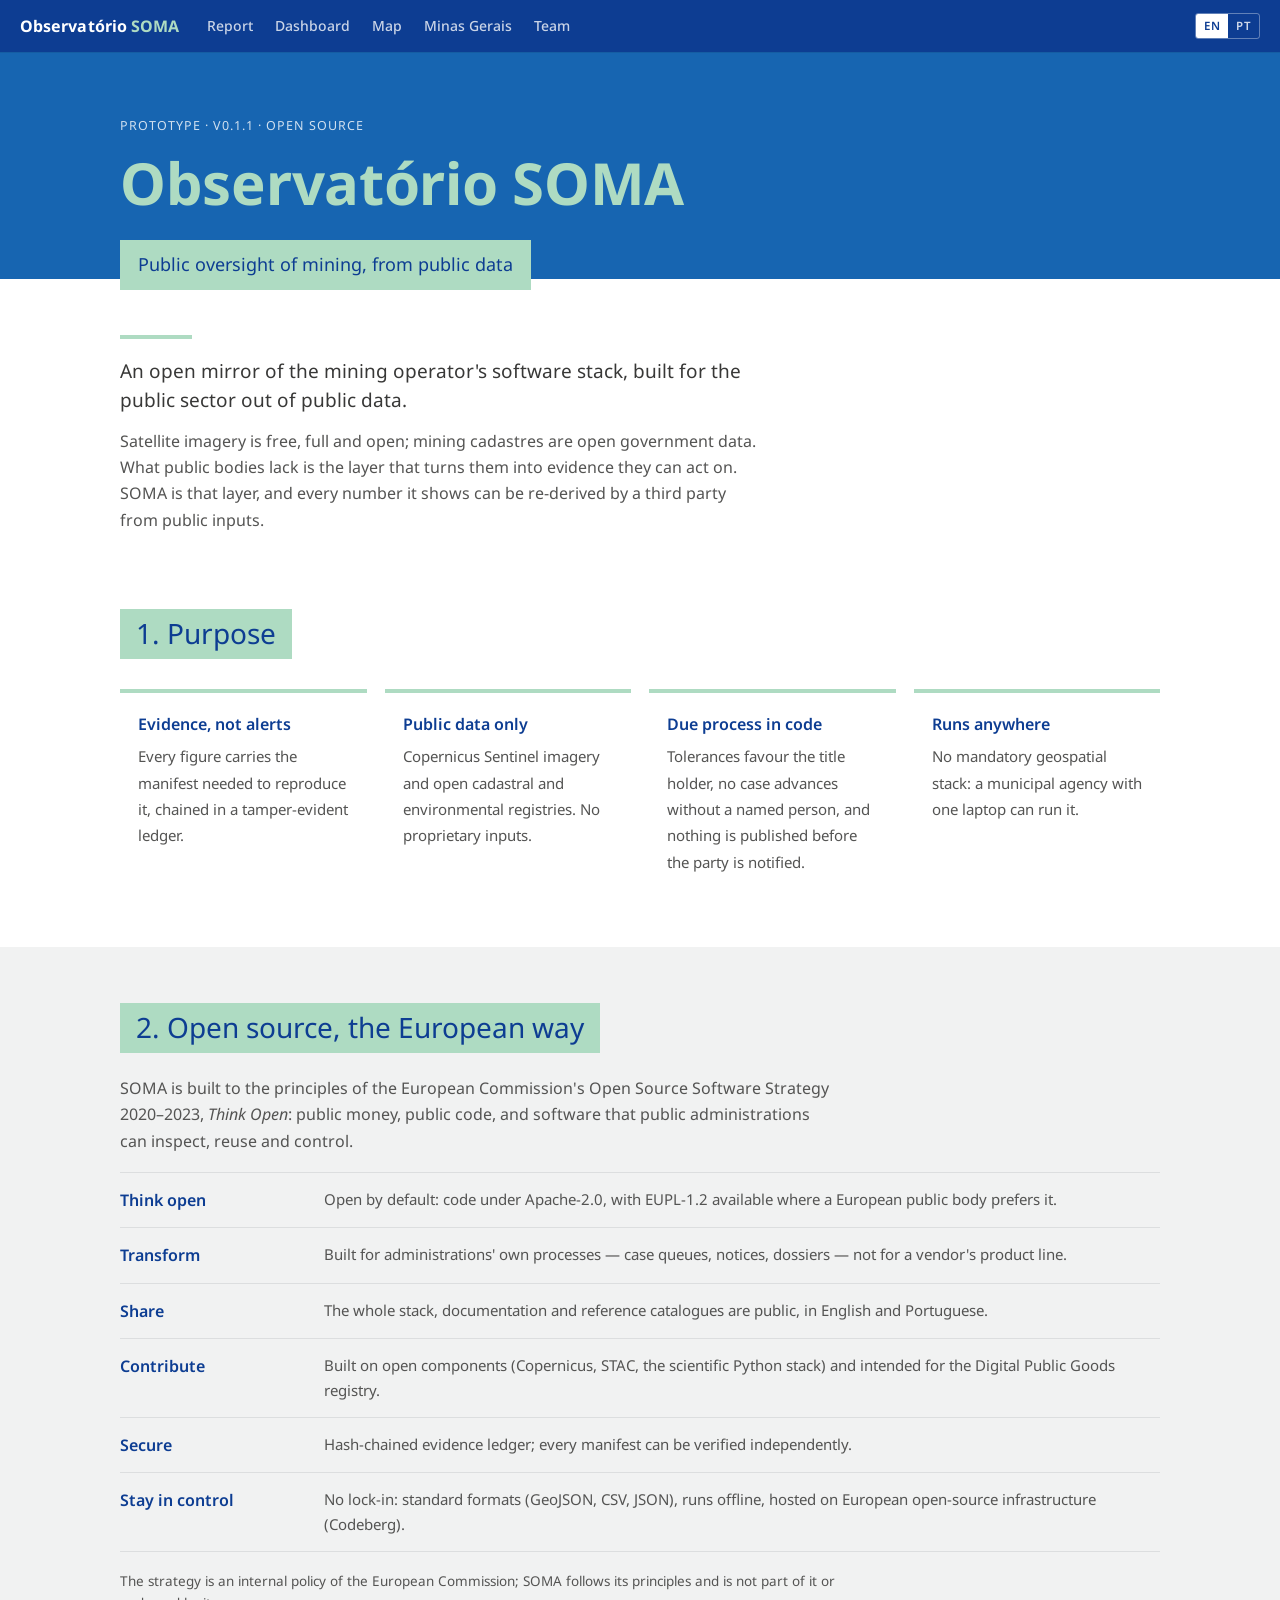
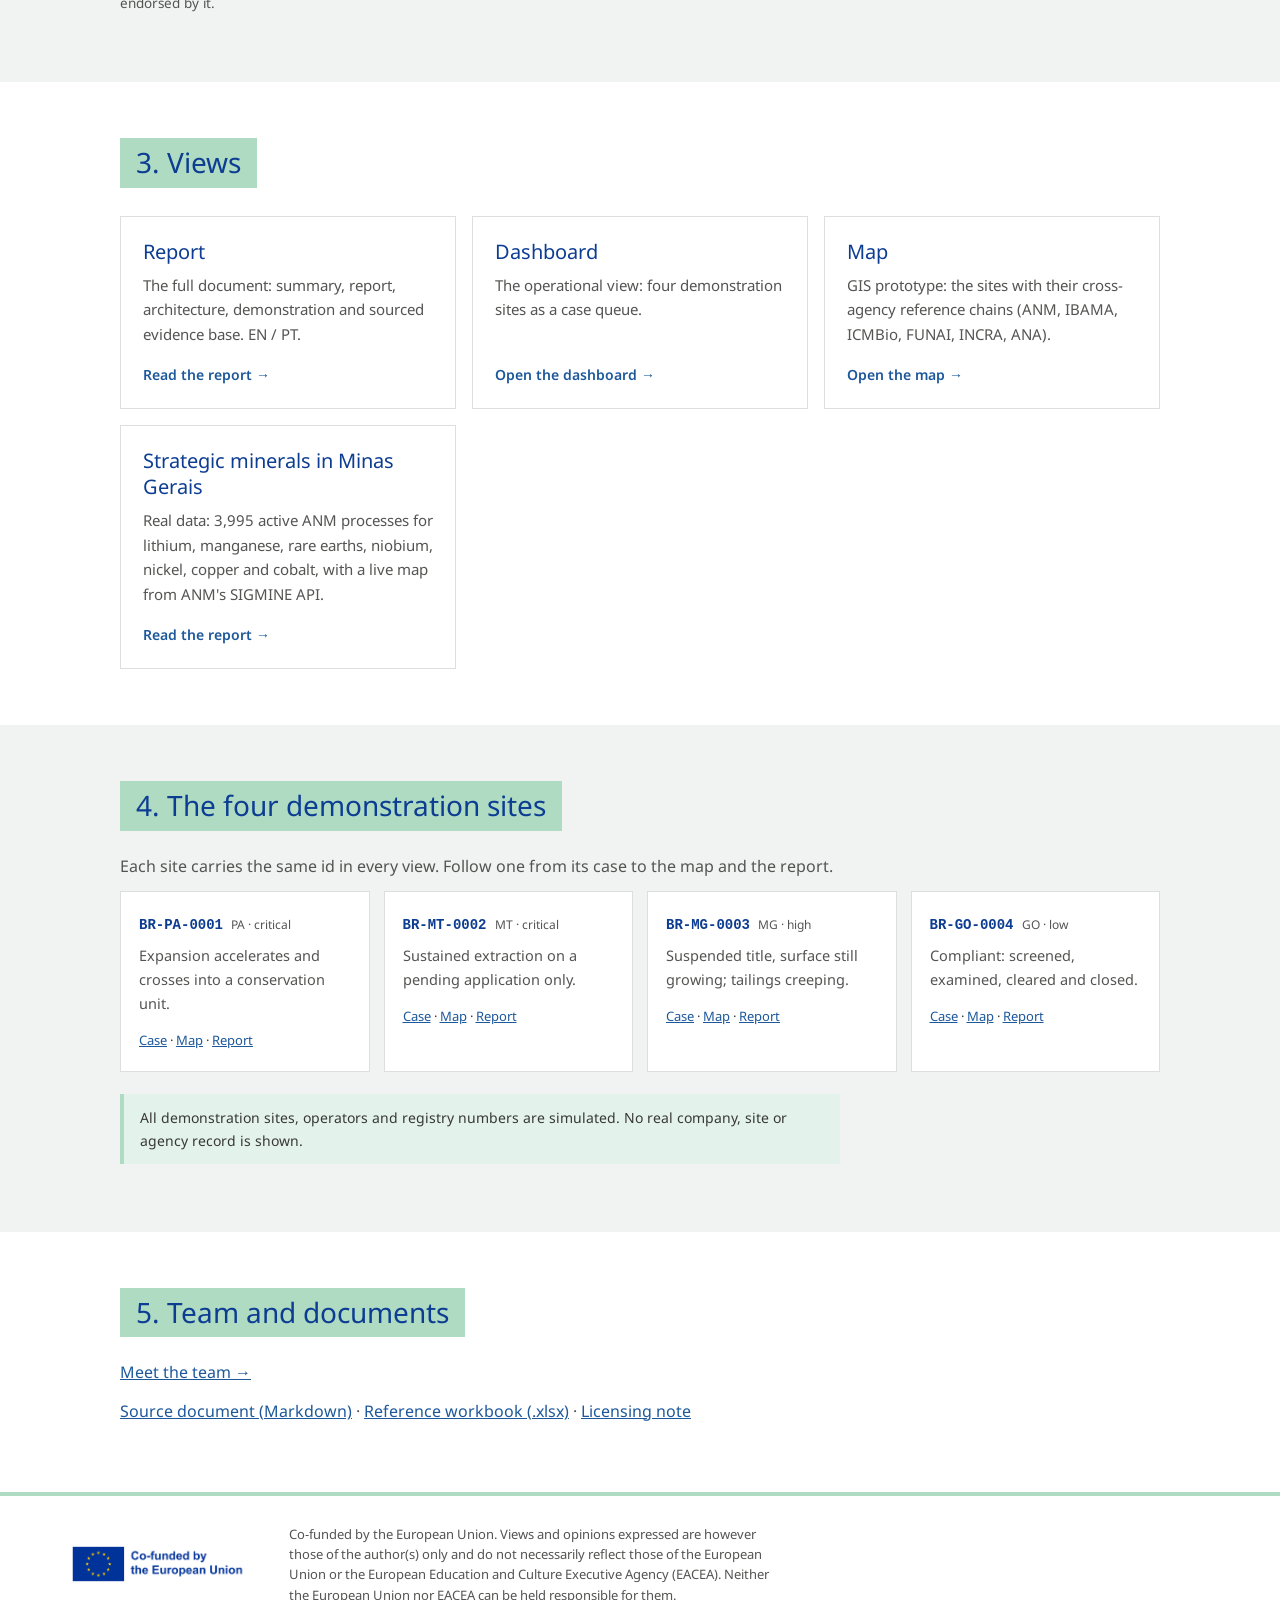
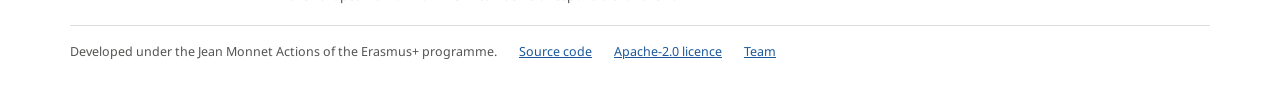
==== commit a9bb67e5: "Add Minas Gerais strategic-minerals report and GIS with the live ANM API build_mg.py turns the Obser" ====
--- a/index.html
+++ b/index.html
@@ -5,8 +5,8 @@
 <meta name="viewport" content="width=device-width, initial-scale=1">
 <title>Observatório SOMA</title>
 <meta name="description" content="Observatório SOMA — public oversight of mining from public data. Open source, co-funded by the European Union under the Jean Monnet Actions.">
-<link rel="stylesheet" href="assets/soma.css">
-<script src="assets/soma.js"></script>
+<link rel="stylesheet" href="assets/soma.css?v=20261027c">
+<script src="assets/soma.js?v=20261027c"></script>
 <style>
   *{box-sizing:border-box}
   body{margin:0;background:var(--soma-paper);color:var(--soma-text);
@@ -167,6 +167,12 @@
         <p data-lang="pt" hidden>Protótipo de SIG: os sites com a cadeia de referências entre órgãos (ANM, IBAMA, ICMBio, FUNAI, INCRA, ANA).</p>
         <span class="go"><span data-lang="en">Open the map →</span><span data-lang="pt" hidden>Abrir o mapa →</span></span>
       </a>
+      <a class="view" href="mg.html">
+        <h3><span data-lang="en">Strategic minerals in Minas Gerais</span><span data-lang="pt" hidden>Minerais estratégicos em Minas Gerais</span></h3>
+        <p data-lang="en">Real data: 3,995 active ANM processes for lithium, manganese, rare earths, niobium, nickel, copper and cobalt, with a live map from ANM's SIGMINE API.</p>
+        <p data-lang="pt" hidden>Dados reais: 3.995 processos ativos na ANM de lítio, manganês, terras raras, nióbio, níquel, cobre e cobalto, com mapa ao vivo da API SIGMINE da ANM.</p>
+        <span class="go"><span data-lang="en">Read the report →</span><span data-lang="pt" hidden>Ler o relatório →</span></span>
+      </a>
     </div>
   </div>
 </section>
--- a/assets/soma.css
+++ b/assets/soma.css
@@ -2,7 +2,10 @@
    transitions. Loaded by every page. The visual language follows the European
    Commission's operational guidelines for recipients of EU funding (2021-2027):
    Noto Sans, deep blue headings, a blue cover band and mint labels and rules.
-   Pages opened on their own (from a USB stick, say) still work without it. */
+   Pages opened on their own (from a USB stick, say) still work without it.
+   Pages link it as assets/soma.css?v=…; bump that tag in every page (and in build_mg.py,
+   build_report_html.py and src/soma/dashboard.py) when this file or soma.js
+   changes, since the host lets browsers reuse a cached copy for up to an hour. */
 
 @import url("https://fonts.googleapis.com/css2?family=Noto+Sans:ital,wght@0,400;0,500;0,600;0,700;1,400&display=swap");
 
